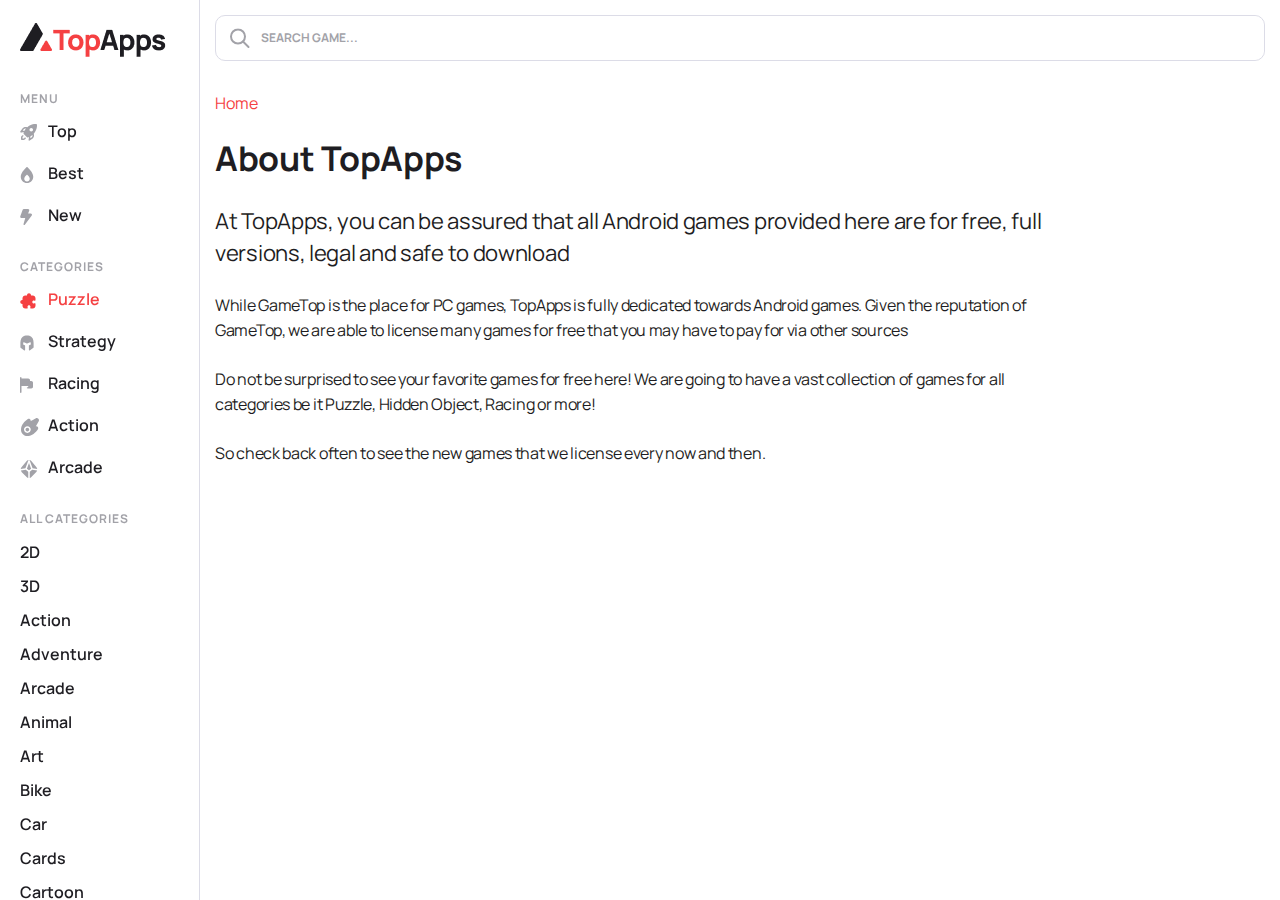
==== about.html @ 24e80e2c "added about us page" ====
<!DOCTYPE html>
<html lang="en">
<head>
    <meta charset="UTF-8">
    <meta name="viewport" content="width=device-width, initial-scale=1.0">
    <link rel="shortcut icon" href="images/fav.png" type="image/x-icon">
    <title>Category Games</title>
    
    <!-- Font Family CDN -->
    <link rel="preconnect" href="https://fonts.googleapis.com">
    <link rel="preconnect" href="https://fonts.gstatic.com" crossorigin>
    <link href="https://fonts.googleapis.com/css2?family=Manrope:wght@200..800&display=swap" rel="stylesheet">

    <!-- Bootstrap CDN CSS link -->
     <link rel="stylesheet" href="https://cdn.jsdelivr.net/npm/bootstrap@5.2.3/dist/css/bootstrap.min.css">

    <!-- Custom CSS Link -->
     <link rel="stylesheet" href="css/main.css">
</head>
<body>
    <aside class="aside">
        <div class="asid-container">
            <a class="brand" href="/"><img class="brand-img" src="images/logo.png" alt="Top Apps"></a>

            <div class="nav-content">
                <!-- Navbar Items -->
                <nav class="aside-navbar">
                    <div class="navbar-item">
                        <h6 class="nav-heading">menu</h6>
                        <ul class="main-menu--items">
                            <li class="nav-item">
                                <a href="/" class="nav-link"> 
                                    <span class="nav-link--icon">
                                        <svg width="17" height="17" viewBox="0 0 17 17" fill="none" xmlns="http://www.w3.org/2000/svg">
                                            <path d="M3.504 16H1.75C1.336 16 1 15.664 1 15.25V13.496C1 12.515 1.578 11.619 2.473 11.214C2.848 11.043 3.294 11.21 3.465 11.588C3.636 11.965 3.468 12.41 3.091 12.58C2.732 12.743 2.5 13.102 2.5 13.496V14.5H3.504C3.898 14.5 4.257 14.268 4.42 13.909C4.59 13.532 5.036 13.365 5.412 13.535C5.789 13.706 5.957 14.15 5.786 14.527C5.381 15.422 4.485 16 3.504 16Z"/>
                                            <path d="M13.775 9.71201C17.411 5.71801 17.0111 1.21501 16.9501 0.706012C16.909 0.361012 16.638 0.0900123 16.293 0.0490123C15.782 -0.0139877 11.282 -0.411988 7.28705 3.22401L6.27405 3.04301C4.73805 2.77001 3.16705 3.41301 2.26605 4.68401L0.388049 7.33601C0.197049 7.60601 0.205049 7.96801 0.407049 8.22901C0.553049 8.41701 0.773049 8.52001 1.00005 8.52001C1.09005 8.52001 1.18105 8.50401 1.26805 8.47101C1.28105 8.46601 2.33605 8.08001 3.90405 8.14201C3.73405 8.58001 3.61305 8.96701 3.52705 9.28101C3.45605 9.54101 3.52905 9.81901 3.72005 10.01L6.99205 13.282C7.13505 13.425 7.32605 13.502 7.52205 13.502C7.58805 13.502 7.65505 13.493 7.72005 13.475C8.03305 13.389 8.42005 13.268 8.85705 13.098C8.91505 14.653 8.53305 15.723 8.52905 15.734C8.41105 16.043 8.50905 16.392 8.77005 16.594C8.90505 16.698 9.06705 16.751 9.22905 16.751C9.38105 16.751 9.53305 16.705 9.66305 16.613L12.317 14.733C13.587 13.834 14.23 12.262 13.956 10.73L13.774 9.71401L13.775 9.71201ZM11.25 4.00001C12.216 4.00001 13 4.78301 13 5.75001C13 6.71701 12.216 7.50001 11.25 7.50001C10.284 7.50001 9.50005 6.71701 9.50005 5.75001C9.50005 4.78301 10.284 4.00001 11.25 4.00001ZM2.70005 6.66801L3.49105 5.55201C4.05705 4.75301 5.04205 4.34601 6.01205 4.52001L6.04605 4.52601C5.43105 5.26601 4.94005 6.00801 4.56905 6.69901C3.88105 6.63201 3.23805 6.62001 2.70105 6.66701L2.70005 6.66801ZM11.451 13.508L10.332 14.3C10.38 13.764 10.368 13.12 10.3 12.432C10.991 12.061 11.733 11.57 12.473 10.955L12.48 10.993C12.652 11.956 12.248 12.943 11.45 13.508H11.451Z"/>
                                        </svg>
                                    </span> 
                                    Top 
                                </a>
                            </li>
                            <li class="nav-item">
                                <a href="/" class="nav-link"> 
                                    <span class="nav-link--icon">
                                        <svg width="14" height="16" viewBox="0 0 14 16" fill="none" xmlns="http://www.w3.org/2000/svg">
                                            <path d="M7.49298 0.184988C7.21098 -0.0610117 6.78998 -0.0610117 6.50798 0.184988C6.27298 0.389988 0.750977 5.25199 0.750977 9.73299C0.750977 13.189 3.55498 16 7.00098 16C10.447 16 13.251 13.188 13.251 9.73299C13.25 5.25199 7.72798 0.388988 7.49298 0.184988ZM6.99998 14.5C5.47698 14.5 4.23798 13.258 4.23798 11.731C4.23798 9.90899 6.27498 8.08099 6.50798 7.87899C6.78998 7.63299 7.21098 7.63299 7.49298 7.87899C7.72498 8.08099 9.76298 9.90899 9.76298 11.731C9.76298 13.257 8.52398 14.5 7.00098 14.5H6.99998Z"/>
                                        </svg>                                            
                                    </span> 
                                    Best
                                </a>
                            </li>
                            <li class="nav-item">
                                <a href="/" class="nav-link"> 
                                    <span class="nav-link--icon">
                                        <svg width="12" height="16" viewBox="0 0 12 16" fill="none" xmlns="http://www.w3.org/2000/svg">
                                            <path d="M11.8679 5.191C11.6549 4.765 11.2259 4.5 10.7499 4.5H8.09692L9.18492 1.702C9.33392 1.317 9.28392 0.884 9.05092 0.543C8.81792 0.203 8.43192 0 8.01992 0H3.84992C3.32792 0 2.85592 0.329 2.67592 0.819L0.290921 7.32C0.150921 7.703 0.207921 8.132 0.440921 8.466C0.674921 8.8 1.05792 8.999 1.46492 8.999H5.25492L3.52792 15.043C3.42792 15.391 3.59092 15.76 3.91492 15.921C4.02192 15.974 4.13592 15.999 4.24892 15.999C4.47792 15.999 4.70292 15.893 4.84892 15.699L11.7509 6.5C12.0359 6.119 12.0809 5.618 11.8679 5.191Z"/>
                                        </svg>                                            
                                    </span> 
                                    New
                                </a>
                            </li>
                        </ul>
                    </div>
                    <div class="navbar-item">
                        <h6 class="nav-heading">categories</h6>
                        <ul class="main-menu--items">
                            <li class="nav-item">
                                <a href="/category.html" class="nav-link active"> 
                                    <span class="nav-link--icon">
                                        <svg width="16" height="16" viewBox="0 0 16 16" fill="none" xmlns="http://www.w3.org/2000/svg">
                                            <path d="M14.414 7.66498C14.647 7.78198 14.923 7.76898 15.144 7.63298C15.365 7.49598 15.5 7.25498 15.5 6.99498V5.25098C15.5 3.73398 14.267 2.50098 12.75 2.50098H10.975C10.985 2.41798 11 2.33698 11 2.25098C11 1.14798 10.103 0.250977 9 0.250977C7.897 0.250977 7 1.14798 7 2.25098C7 2.33698 7.015 2.41798 7.025 2.50098H5.25C3.733 2.50098 2.5 3.73398 2.5 5.25098V7.02598C2.417 7.01498 2.336 7.00098 2.25 7.00098C1.147 7.00098 0.25 7.89798 0.25 9.00098C0.25 10.104 1.147 11.001 2.25 11.001C2.336 11.001 2.417 10.986 2.5 10.976V12.751C2.5 14.268 3.733 15.501 5.25 15.501H6.994C7.254 15.501 7.495 15.366 7.632 15.146C7.768 14.925 7.781 14.648 7.665 14.416C7.556 14.197 7.5 13.974 7.5 13.751C7.5 12.924 8.173 12.251 9 12.251C9.827 12.251 10.5 12.924 10.5 13.751C10.5 13.972 10.444 14.196 10.334 14.417C10.218 14.649 10.231 14.925 10.368 15.146C10.505 15.367 10.746 15.501 11.006 15.501H12.75C14.267 15.501 15.5 14.268 15.5 12.751V11.007C15.5 10.747 15.365 10.506 15.144 10.369C14.923 10.232 14.646 10.219 14.414 10.337C13.387 10.852 12.25 10.052 12.25 9.00198C12.25 7.95198 13.384 7.15198 14.414 7.66698V7.66498Z"/>
                                        </svg>  
                                    </span> 
                                    Puzzle 
                                </a>
                            </li>
                            <li class="nav-item">
                                <a href="/" class="nav-link"> 
                                    <span class="nav-link--icon">
                                        <svg width="14" height="16" viewBox="0 0 14 16" fill="none" xmlns="http://www.w3.org/2000/svg">
                                            <path fill-rule="evenodd" clip-rule="evenodd" d="M0.584786 12.6456C0.457437 12.5513 0.382324 12.4023 0.382324 12.2438V9.68712C0.382324 6.77963 0.403789 3.46373 2.7594 1.75943C3.77576 1.02409 5.15986 0.495728 6.99995 0.495728C8.84003 0.495728 10.2241 1.02409 11.2405 1.75943C13.5961 3.46373 13.6176 6.77963 13.6176 9.68712V12.2438C13.6176 12.4023 13.5425 12.5513 13.4151 12.6456L9.68823 15.4052C9.35824 15.6495 8.8907 15.414 8.8907 15.0034V10.7969C8.8907 10.6116 8.99315 10.4415 9.15693 10.3549L10.5152 9.63654C10.679 9.54991 10.7814 9.37983 10.7814 9.19455V7.73196C10.7814 7.37884 10.4253 7.13699 10.0971 7.26719L7.18431 8.4226C7.06589 8.46957 6.93401 8.46957 6.81559 8.4226L3.90281 7.26719C3.57457 7.13699 3.21845 7.37884 3.21845 7.73196V9.19455C3.21845 9.37983 3.3209 9.54991 3.48468 9.63654L4.84296 10.3549C5.00674 10.4415 5.1092 10.6116 5.1092 10.7969V15.0034C5.1092 15.414 4.64165 15.6495 4.31166 15.4052L0.584786 12.6456Z"/>
                                        </svg>                                            
                                    </span> 
                                    Strategy
                                </a>
                            </li>
                            <li class="nav-item">
                                <a href="/" class="nav-link"> 
                                    <span class="nav-link--icon">
                                        <svg width="13" height="16" viewBox="0 0 13 16" fill="none" xmlns="http://www.w3.org/2000/svg">
                                            <path d="M11.25 4H10V3.25C10 2.285 9.215 1.5 8.25 1.5H1V9H8.146C8.369 9 8.48 9.27 8.323 9.427L6.65 11.1C6.952 11.346 7.331 11.5 7.75 11.5H11.25C12.215 11.5 13 10.715 13 9.75V5.75C13 4.785 12.215 4 11.25 4Z"/>
                                            <path d="M0.75 16C0.336 16 0 15.664 0 15.25V0.75C0 0.336 0.336 0 0.75 0C1.164 0 1.5 0.336 1.5 0.75V15.25C1.5 15.664 1.164 16 0.75 16Z"/>
                                        </svg>                                            
                                    </span> 
                                    Racing
                                </a>
                            </li>
                            <li class="nav-item">
                                <a href="/" class="nav-link"> 
                                    <span class="nav-link--icon">
                                        <svg width="20" height="20" viewBox="0 0 20 20" fill="none" xmlns="http://www.w3.org/2000/svg">
                                            <path d="M9.25038 12.6247C9.25038 13.6589 8.40969 14.4996 7.37551 14.4996C6.34134 14.4996 5.50065 13.6589 5.50065 12.6247C5.50065 11.5905 6.34134 10.7498 7.37551 10.7498C8.40969 10.7498 9.25038 11.5905 9.25038 12.6247ZM16.4776 8.20378C16.2511 8.56451 16.0299 8.91698 15.8252 9.24996H16.3719C17.0588 9.24996 17.6903 9.62493 18.0187 10.2279C18.348 10.8323 18.3217 11.5658 17.949 12.1447C15.8184 15.4588 11.9224 19 7.37551 19C5.67314 19 4.07275 18.337 2.86759 17.1334C1.66393 15.929 1.00098 14.3278 1.00098 12.6255C1.00098 8.07854 4.54222 4.18183 7.85623 2.05048C8.43444 1.67926 9.16938 1.65226 9.77309 1.98149C10.376 2.30996 10.751 2.94142 10.751 3.62837V4.17508C11.0832 3.97034 11.4357 3.74911 11.7972 3.52262C13.3541 2.54694 14.965 1.53827 15.9339 1.1588C16.7761 0.82807 17.697 1.02231 18.3382 1.66351C18.9794 2.30471 19.1729 3.2264 18.8429 4.06783C18.4635 5.03676 17.454 6.64615 16.4791 8.20453L16.4776 8.20378ZM10.7503 12.6247C10.7503 10.7641 9.23613 9.24996 7.37551 9.24996C5.5149 9.24996 4.00076 10.7641 4.00076 12.6247C4.00076 14.4853 5.5149 15.9995 7.37551 15.9995C9.23613 15.9995 10.7503 14.4853 10.7503 12.6247Z"/>
                                        </svg>                                            
                                    </span> 
                                    Action
                                </a>
                            </li>
                            <li class="nav-item">
                                <a href="/" class="nav-link"> 
                                    <span class="nav-link--icon">
                                        <svg width="18" height="18" viewBox="0 0 18 18" fill="none" xmlns="http://www.w3.org/2000/svg">
                                            <path d="M11.1052 8.73375L9.00525 10.3125L6.8955 8.733L9.0045 2.9445L11.1052 8.73375ZM5.445 8.3325L8.301 0.492756C8.35373 0.348344 8.44957 0.223626 8.57553 0.13549C8.7015 0.0473535 8.85151 5.74838e-05 9.00525 5.91633e-06C8.56144 -0.000876977 8.123 0.0970663 7.72175 0.286727C7.32051 0.476387 6.96653 0.753006 6.6855 1.09651L1.49325 7.281C1.08567 7.81291 0.828924 8.44481 0.75 9.11025L5.445 8.3325ZM9.711 0.494256L12.5557 8.3325L17.25 9.1095C17.1664 8.43532 16.9041 7.79574 16.4902 7.257L11.325 1.10176C11.0448 0.757509 10.6914 0.480013 10.2905 0.289436C9.88967 0.0988584 9.45137 -1.33558e-05 9.0075 5.91633e-06C9.16129 0.000323349 9.31126 0.0479103 9.4371 0.136319C9.56294 0.224727 9.65856 0.349684 9.711 0.494256ZM8.256 11.625L5.8065 9.79275L0.87825 10.6095C1.04826 11.1809 1.34924 11.7048 1.75725 12.1395L6.84825 17.1795C7.23186 17.5789 7.71945 17.863 8.256 18V11.625ZM12.1942 9.792L9.756 11.625V18C10.2859 17.8658 10.7677 17.5863 11.1472 17.193L16.275 12.1118C16.6741 11.6857 16.9678 11.1719 17.1322 10.6118L12.1942 9.792Z"/>
                                        </svg>                                            
                                    </span> 
                                    Arcade
                                </a>
                            </li>
                        </ul>
                    </div>
                    <div class="navbar-item">
                        <h6 class="nav-heading">All categories</h6>
                        <ul class="main-menu--items">
                            <li class="nav-item--allcategory">
                                <a href="/" class="nav-link"> 
                                    2D
                                </a>
                            </li>
                            <li class="nav-item--allcategory">
                                <a href="/" class="nav-link"> 
                                    3D
                                </a>
                            </li>
                            <li class="nav-item--allcategory">
                                <a href="/" class="nav-link"> 
                                    Action
                                </a>
                            </li>
                            <li class="nav-item--allcategory">
                                <a href="/" class="nav-link"> 
                                    Adventure
                                </a>
                            </li>
                            <li class="nav-item--allcategory">
                                <a href="/" class="nav-link"> 
                                    Arcade
                                </a>
                            </li>
                            <li class="nav-item--allcategory">
                                <a href="/" class="nav-link"> 
                                    Animal
                                </a>
                            </li>
                            <li class="nav-item--allcategory">
                                <a href="/" class="nav-link"> 
                                    Art
                                </a>
                            </li>
                            <li class="nav-item--allcategory">
                                <a href="/" class="nav-link"> 
                                    Bike
                                </a>
                            </li>
                            <li class="nav-item--allcategory">
                                <a href="/" class="nav-link"> 
                                    Car
                                </a>
                            </li>
                            <li class="nav-item--allcategory">
                                <a href="/" class="nav-link"> 
                                    Cards
                                </a>
                            </li>
                            <li class="nav-item--allcategory">
                                <a href="/" class="nav-link"> 
                                    Cartoon
                                </a>
                            </li>
                        </ul>
                    </div>
                </nav>
                <!-- Navbar Footer -->
                <nav class="aside-navbar--footer">
                    <ul class="nav-footer--items">
                        <li class="nav-footer--item"><a class="nav-footer--link" href="/about.html">About</a></li>
                        <li class="nav-footer--item"><a class="nav-footer--link" href="/">Contact</a></li>
                        <li class="nav-footer--item"><a class="nav-footer--link" href="/">Privacy Policy</a></li>
                        <li class="nav-footer--item"><a class="nav-footer--link" href="/">Terms and Conditions</a></li>
                    </ul>
                </nav>
            </div>
        </div>
    </aside>

    <main class="main">
        <div class="top-search pt-4 pb-5">
            <div class="container-fluid px-4">
                <form class="search-form" action="#">
                    <input id="search-game" class="custom-searchfield form-control" type="search" placeholder=" Search game...">
                    <button type="submit" class="search-icon btn">
                        <svg width="20" height="20" viewBox="0 0 20 20" fill="none" xmlns="http://www.w3.org/2000/svg">
                            <path d="M18.5 18.75L13 13.25" stroke="#A2A2A8" stroke-width="2" stroke-miterlimit="10" stroke-linecap="round" stroke-linejoin="round"/>
                            <path d="M8 15.25C11.866 15.25 15 12.116 15 8.25C15 4.38401 11.866 1.25 8 1.25C4.13401 1.25 1 4.38401 1 8.25C1 12.116 4.13401 15.25 8 15.25Z" stroke="#A2A2A8" stroke-width="2" stroke-miterlimit="10" stroke-linecap="round" stroke-linejoin="round"/>
                        </svg>  
                    </button>
                </form>
            </div>
        </div>
        <section class="about-top--section">
            <div class="container-fluid px-4">
               <nav>
                    <ul class="navigate-list">
                        <li><a class="navigate-link" href="/">Home</a></li>
                    </ul>
               </nav>

               <div class="about-us">
                    <h1 class="about-heading">About TopApps</h1>
                    <p class="about-subheading">At TopApps, you can be assured that all Android games provided here are for free, full versions, legal and safe to download</p>
                    <p class="aboutus-des">While GameTop is the place for PC games, TopApps is fully dedicated towards Android games. Given the reputation of GameTop, we are able to license many games for free that you may have to pay for via other sources</p>
                    <p class="aboutus-des">Do not be surprised to see your favorite games for free here! We are going to have a vast collection of games for all categories be it Puzzle, Hidden Object, Racing or more!</p>
                    <p class="aboutus-des">So check back often to see the new games that we license every now and then.</p>
               </div>
            </div>
        </section>
    </main>
     <!-- Bootstrap CDN JS link -->
      <script src="https://cdn.jsdelivr.net/npm/bootstrap@5.2.3/dist/js/bootstrap.bundle.min.js"></script>
</body>
</html>
---- css/main.css ----
:root {
    --white-color: #ffffff;
    --primary-color: #F54042;
    --hover-color: #B81517;
    --dark-color: #1E1D22;
    --divider-color: #DCDCE7;
    --caption-color: #A2A2A8;
    --gray-color: #706F75;
    --textfield-bg: #F0F0F0;
    --hover-bg: #E8E8E8;
    --disable-color: #DADADD;
}

*,
::before,
::after {
    margin: 0;
    padding: 0;
    box-sizing: border-box;
}

h1,
h2,
h3,
h4,
h5,
h6,
p {
    margin: 0;
}

html {
    font-size: 62.5%;
    scroll-behavior: smooth;
    overflow-x: hidden;
}

.primary-heading {
    font-size: 2.4rem;
    font-weight: 800;
    text-transform: capitalize;
    letter-spacing: -1px;
}

/* ================= ======================= */
body {
    font-family: "Manrope", serif;
    font-size: 1.6rem;
    font-weight: 400;
    line-height: 1.5;
    color: var(--dark-color);
}

/* Aside Navbar */
.aside {
    background-color: var(--white-color);
    position: fixed;
    width: 20rem;
    height: 100%;
    top: 0;
    left: 0;
    z-index: 99;
    border-right: 1px solid var(--divider-color);
}

.asid-container {
    padding: 20px 0px 20px 20px;
}

.brand {
    display: inline-block;
    max-width: 14.7rem;
    text-decoration: none;
    line-height: 0;
}

.brand-img {
    width: 100%;
    height: auto;
}

.nav-content {
    display: flex;
    flex-direction: column;
    justify-content: space-between;
    row-gap: 10.3rem;
    height: calc(100vh - 6.8rem);
    overflow-x: auto;
    margin-block-start: 3rem;
    padding-block-end: 3rem;
}

.nav-content::-webkit-scrollbar {
    width: 0rem;
    transition: all .3s linear;
}

.nav-content::-webkit-scrollbar-track {
    box-shadow: inset 0 0 6px rgba(0, 0, 0, 0.2);
    border-radius: 5px;
}

.nav-content::-webkit-scrollbar-thumb {
    background-color: var(--primary-color);
    border-radius: 5px;
}

.nav-content:hover::-webkit-scrollbar {
    width: .5rem;
}

.nav-heading {
    font-size: 1.2rem;
    text-transform: uppercase;
    font-weight: 700;
    color: var(--caption-color);
    line-height: 22px;
    letter-spacing: 0.1rem;
    margin-block-end: 1rem;
}

.main-menu--items {
    list-style-type: none;
    padding: 0;
    margin: 0;
}

.navbar-item:not(:last-child) {
    margin-block-end: 3rem;
}

.nav-item:not(:last-child) {
    margin-block-end: 2rem;
}

.nav-item--allcategory:not(:last-child) {
    margin-block-end: 1rem;
}

.nav-link {
    text-decoration: none;
    display: flex;
    align-items: center;
    gap: 1rem;
    font-size: 1.6rem;
    font-weight: 600;
    line-height: 22px;
    color: var(--dark-color);
    transition: color .3s linear;
}

.nav-item--allcategory .nav-link {
    line-height: 24px;
}

.nav-link--icon {
    flex: none;
    display: inline-block;
    width: 1.8rem;
    height: 1.8rem;
    line-height: 18px;
}

.nav-link--icon svg {
    fill: var(--caption-color);
    transition: fill .3s linear;
}

.nav-link.active,
.nav-link.active .nav-link--icon svg,
.nav-link:hover,
.nav-link:hover .nav-link--icon svg {
    color: var(--primary-color);
    fill: var(--primary-color);
}

.nav-footer--items {
    list-style-type: none;
    padding: 0;
    margin: 0;
}

.nav-footer--item:not(:last-child) {
    margin-block-end: 1.6rem;
}

.nav-footer--link {
    display: inline-block;
    text-decoration: none;
    font-size: 1.5rem;
    font-weight: 600;
    color: var(--dark-color);
    line-height: 24px;
    transition: color .3s linear;
}

.nav-footer--link:hover {
    color: var(--primary-color);
}

/* =============== Main =============== */
.main {
    max-width: calc(100% - 200px);
    min-height: 100vh;
    margin-inline-start: auto;
}

.search-form {
    position: relative;
    border: 1px solid var(--divider-color);
    border-radius: 1rem;
    overflow: hidden;
}

.custom-searchfield {
    font-size: 1.2rem;
    font-weight: 700;
    padding: 1.3rem;
    border: none;
    margin-inline-start: 3rem;
    width: calc(100% - 3rem);
    margin-inline-start: auto;
    border-radius: 1rem;
}

.custom-searchfield:active,
.custom-searchfield:focus {
    outline: none;
    box-shadow: none;
    border: none;
}

.search-icon {
    position: absolute;
    top: 50%;
    left: .5rem;
    transform: translateY(-50%);
    z-index: 1;
}

.custom-searchfield::placeholder {
    color: var(--caption-color);
    text-transform: uppercase;
}

.game-cards {
    display: grid;
    grid-template-columns: repeat(5, 1fr);
    gap: 1.5rem;
}

.game-card {
    display: inline-block;
    text-decoration: none;
}

.card-img {
    width: 100%;
    height: auto;
    object-fit: cover;
    object-position: center;
    border-radius: 2rem;
}

.card-body {
    display: flex;
    justify-content: space-between;
    align-items: flex-start;
    gap: 1rem;
    margin-block-start: 1rem;
    padding-inline: 1rem;
}

.game-name {
    font-size: 1.6rem;
    font-weight: 600;
    color: var(--dark-color);
    line-height: 22px;
    flex-shrink: 1;
    max-width: 18.6rem;
}

.game-reviews {
    display: flex;
    align-items: center;
    gap: .5rem;
}

.review-rate {
    font-size: 1.6rem;
    font-weight: 600;
    line-height: 22px;
    color: var(--dark-color);
}

/* ================= Game Page CSS ========== */
.navigate-list {
    display: flex;
    gap: .5rem;
    list-style-type: none;
    padding: 0;
    margin: 0 0 2rem 0;
}

.navigate-link {
    text-decoration: none;
    font-size: 1.6rem;
    font-weight: 400;
    color: var(--primary-color);
    transition: color .3s linear;
}

.navigate-link:hover {
    color: var(--hover-color);
}

.forwoard-icon {
    font-size: 1.6rem;
    font-weight: 400;
    color: var(--dark-color);
}

.game-details--container {
    max-width: 1300px;
    display: grid;
    grid-template-columns: 250px minmax(0, 1fr);
    align-items: flex-start;
    gap: 1.6rem;
    margin-block-end: 2rem;
}

.game-details {
    display: grid;
    grid-template-columns: 1fr .6fr;
    gap: 1.6rem;
}

.game-details--items {
    display: grid;
    grid-template-columns: repeat(3, 1fr);
    gap: 4rem;
}

.game-details--heading {
    font-size: 34px;
    font-weight: 700;
    line-height: 46px;
    margin-block-end: 1rem;
}

.review-staritems {
    list-style-type: none;
    display: flex;
    align-items: center;
    justify-content: center;
    padding: 0;
    margin: 0;
    gap: .5rem;
}

.game-details--item {
    text-align: center;
}

.game-details--des {
    max-width: 60rem;
    font-size: 1.6rem;
    line-height: 23px;

}

.game-details--imgbox img {
    width: 100%;
    height: auto;
}

.game-download--button {
    max-width: 24rem;
    margin-top: 2rem;
}

.primary-btn {
    font-size: 1.5rem;
    color: var(--white-color);
    width: 100%;
    text-align: center;
    background-color: var(--primary-color);
    padding: 1.2rem 2rem;
    border-radius: .8rem;
    transition: all .3s linear;
}

.primary-btn:hover,
.primary-btn:focus,
.primary-btn:active {
    background-color: var(--hover-color);
    color: var(--white-color);
}

.game-details--screen {
    display: grid;
    grid-template-columns: repeat(6, 1fr);
    gap: 1.6rem;
    margin-block-end: 3rem;
}

.game-screen--img {
    width: 100%;
    height: auto;
    border-radius: 10px;
}

.small-heading {
    font-size: 1.2rem;
    font-weight: 700;
    line-height: 22px;
    letter-spacing: .5px;
    text-transform: uppercase;
    color: var(--caption-color);
}

.game-description--list li {
    list-style: inside;
    font-size: 1.6rem;
    line-height: 25px;
    letter-spacing: -.3px;
}

.game-details--plicydes {
    max-width: 77.3rem;
    font-size: 1.6rem;
    line-height: 25px;
    letter-spacing: -.3px;
}

.game-details--plicydes a {
    color: var(--dark-color);
}

.game-details--catelists {
    padding: 0;
    margin: 0;
    list-style-type: none;
    display: flex;
    align-items: center;
    gap: 1rem;
}

.game-details--catelists li {
    border: 1px solid rgba(255, 181, 37, 0.502);
    background-color: rgba(255, 181, 37, 0.051);
    padding: .8rem 1.6rem;
    color: #565656;
    border-radius: 1rem;
    font-size: 1.5rem;
    font-weight: 600;
}


.game-reviews--section {
    padding-block-end: 10rem;
}

.game-reviews--stars {
    list-style-type: none;
    margin: 0;
    padding: 0;
    display: flex;
    align-items: center;
    gap: .5rem;
    margin-block-end: 1.6rem;
}

.game-reviews--stars li {
    cursor: pointer;
}

.reviews-form {
    max-width: 76.7rem;
    margin-block-end: 1.6rem;
}

.custom-input,
.custom-textarea,
.reviews-btn {
    font-family: inherit;
    padding: 1.6rem;
    border-radius: 1rem;
}

.custom-input,
.custom-textarea {
    background-color: var(--textfield-bg);
    font-size: 1.4rem;
    font-weight: 500;
    color: var(--dark-color);
    line-height: 20px;
}

.custom-textarea {
    height: 14.3rem;
    resize: none;
    margin-block-end: 1.6rem;
}

.custom-input--group {
    max-width: 53.8rem;
    display: flex;
    align-items: center;
    gap: 1.6rem;
}

.custom-input::placeholder,
.custom-textarea::placeholder {
    color: var(--gray-color);
}

.reviews-btn {
    flex: none;
    font-size: 1.5rem;
    font-weight: 600;
    line-height: 21px;
    background-color: rgba(245, 64, 66, 0.102);
    border: 1px solid var(--primary-color);
    width: 20rem;
    padding: 1.3rem 1rem;
    color: var(--primary-color);
    transition: all .3s linear;
    text-align: center;
}

.reviews-btn:hover,
.reviews-btn:active,
.reviews-btn:focus {
    background-color: var(--primary-color);
    color: var(--white-color);
}

.customer-reviews--items {
    max-width: 76.7rem;
}

.customer-reviews--item {
    margin-block-end: 3.2rem;
}

.reviews-customer--name {
    font-size: 1.4rem;
    font-weight: 500;
    color: var(--gray-color);
    line-height: 19px;
    text-transform: capitalize;
    margin-block-end: .8rem;
}

.reviews-customer--star {
    list-style-type: none;
    display: flex;
    align-items: center;
    gap: .5rem;
    padding: 0;
    margin: 0;
    margin-block-end: .8rem;
}

.reviews-customer--text {
    font-size: 1.6rem;
    font-weight: 600;
    line-height: 22px;
}


/* ================= About Us ============== */
.about-heading {
    font-size: 3.4rem;
    font-weight: 700;
    letter-spacing: -.3px;
    line-height: 46px;
    text-transform: capitalize;
    color: var(--dark-color);
    margin-bottom: 2.4rem;
}

.about-subheading {
    max-width: 83.2rem;
    font-size: 2.2rem;
    line-height: 32px;
    font-weight: 400;
    color: var(--dark-color);
    letter-spacing: -.3px;
    margin-bottom: 2.4rem;
}

.aboutus-des {
    max-width: 83.2rem;
    font-size: 1.6rem;
    line-height: 25px;
    color: var(--dark-color);
    letter-spacing: -.3px;
    margin-bottom: 2.4rem;
}

/* ================= Footer ================= */
.footer {
    max-width: calc(100% - 200px);
    margin-inline-start: auto;
    padding-block-end: 2rem;
}

.footer-topitems {
    list-style-type: none;
    padding: 0;
    margin: 0 0 2rem 0;
}

.footer-listtext,
.copyright-text {
    font-size: 1.5rem;
    font-weight: 400;
    line-height: 26px;
    color: var(--dark-color);
}

.footer-link {
    color: var(--primary-color);
    text-decoration: none;
    transition: color .3s linear;
}

.footer-link:hover {
    color: var(--hover-color);
}
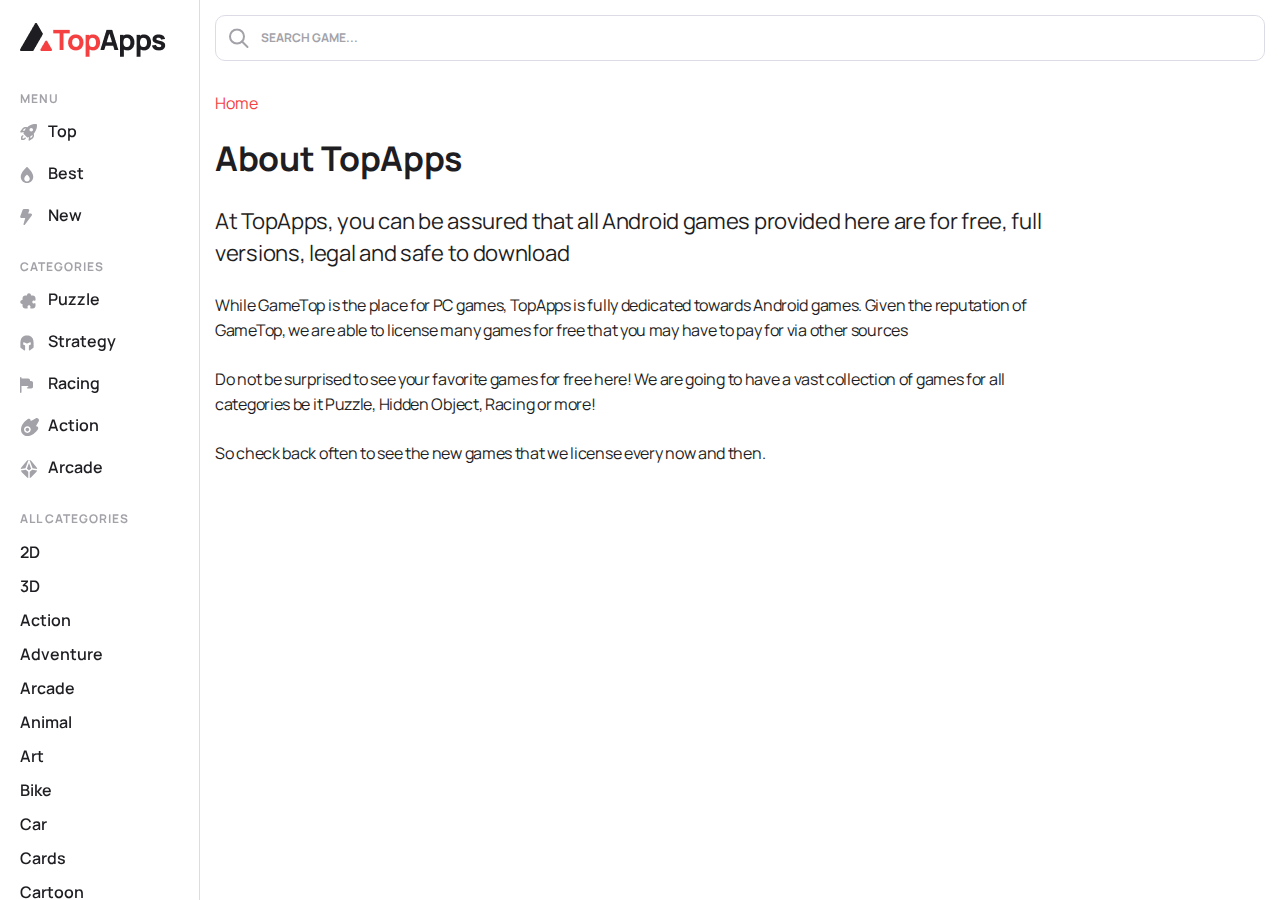
==== commit 6e23812c: "added responsive" ====
--- a/about.html
+++ b/about.html
@@ -4,7 +4,7 @@
     <meta charset="UTF-8">
     <meta name="viewport" content="width=device-width, initial-scale=1.0">
     <link rel="shortcut icon" href="images/fav.png" type="image/x-icon">
-    <title>Category Games</title>
+    <title>About Us</title>
     
     <!-- Font Family CDN -->
     <link rel="preconnect" href="https://fonts.googleapis.com">
@@ -65,7 +65,7 @@
                         <h6 class="nav-heading">categories</h6>
                         <ul class="main-menu--items">
                             <li class="nav-item">
-                                <a href="/category.html" class="nav-link active"> 
+                                <a href="/category.html" class="nav-link"> 
                                     <span class="nav-link--icon">
                                         <svg width="16" height="16" viewBox="0 0 16 16" fill="none" xmlns="http://www.w3.org/2000/svg">
                                             <path d="M14.414 7.66498C14.647 7.78198 14.923 7.76898 15.144 7.63298C15.365 7.49598 15.5 7.25498 15.5 6.99498V5.25098C15.5 3.73398 14.267 2.50098 12.75 2.50098H10.975C10.985 2.41798 11 2.33698 11 2.25098C11 1.14798 10.103 0.250977 9 0.250977C7.897 0.250977 7 1.14798 7 2.25098C7 2.33698 7.015 2.41798 7.025 2.50098H5.25C3.733 2.50098 2.5 3.73398 2.5 5.25098V7.02598C2.417 7.01498 2.336 7.00098 2.25 7.00098C1.147 7.00098 0.25 7.89798 0.25 9.00098C0.25 10.104 1.147 11.001 2.25 11.001C2.336 11.001 2.417 10.986 2.5 10.976V12.751C2.5 14.268 3.733 15.501 5.25 15.501H6.994C7.254 15.501 7.495 15.366 7.632 15.146C7.768 14.925 7.781 14.648 7.665 14.416C7.556 14.197 7.5 13.974 7.5 13.751C7.5 12.924 8.173 12.251 9 12.251C9.827 12.251 10.5 12.924 10.5 13.751C10.5 13.972 10.444 14.196 10.334 14.417C10.218 14.649 10.231 14.925 10.368 15.146C10.505 15.367 10.746 15.501 11.006 15.501H12.75C14.267 15.501 15.5 14.268 15.5 12.751V11.007C15.5 10.747 15.365 10.506 15.144 10.369C14.923 10.232 14.646 10.219 14.414 10.337C13.387 10.852 12.25 10.052 12.25 9.00198C12.25 7.95198 13.384 7.15198 14.414 7.66698V7.66498Z"/>
@@ -181,8 +181,8 @@
                 <!-- Navbar Footer -->
                 <nav class="aside-navbar--footer">
                     <ul class="nav-footer--items">
-                        <li class="nav-footer--item"><a class="nav-footer--link" href="/about.html">About</a></li>
-                        <li class="nav-footer--item"><a class="nav-footer--link" href="/">Contact</a></li>
+                        <li class="nav-footer--item"><a class="nav-footer--link active" href="/about.html">About</a></li>
+                        <li class="nav-footer--item"><a class="nav-footer--link" href="/contact.html">Contact</a></li>
                         <li class="nav-footer--item"><a class="nav-footer--link" href="/">Privacy Policy</a></li>
                         <li class="nav-footer--item"><a class="nav-footer--link" href="/">Terms and Conditions</a></li>
                     </ul>
@@ -198,8 +198,8 @@
                     <input id="search-game" class="custom-searchfield form-control" type="search" placeholder=" Search game...">
                     <button type="submit" class="search-icon btn">
                         <svg width="20" height="20" viewBox="0 0 20 20" fill="none" xmlns="http://www.w3.org/2000/svg">
-                            <path d="M18.5 18.75L13 13.25" stroke="#A2A2A8" stroke-width="2" stroke-miterlimit="10" stroke-linecap="round" stroke-linejoin="round"/>
-                            <path d="M8 15.25C11.866 15.25 15 12.116 15 8.25C15 4.38401 11.866 1.25 8 1.25C4.13401 1.25 1 4.38401 1 8.25C1 12.116 4.13401 15.25 8 15.25Z" stroke="#A2A2A8" stroke-width="2" stroke-miterlimit="10" stroke-linecap="round" stroke-linejoin="round"/>
+                            <path d="M18.5 18.75L13 13.25" stroke-width="2" stroke-miterlimit="10" stroke-linecap="round" stroke-linejoin="round"/>
+                            <path d="M8 15.25C11.866 15.25 15 12.116 15 8.25C15 4.38401 11.866 1.25 8 1.25C4.13401 1.25 1 4.38401 1 8.25C1 12.116 4.13401 15.25 8 15.25Z" stroke-width="2" stroke-miterlimit="10" stroke-linecap="round" stroke-linejoin="round"/>
                         </svg>  
                     </button>
                 </form>
@@ -214,7 +214,7 @@
                </nav>
 
                <div class="about-us">
-                    <h1 class="about-heading">About TopApps</h1>
+                    <h1 class="tertiary-heading">About TopApps</h1>
                     <p class="about-subheading">At TopApps, you can be assured that all Android games provided here are for free, full versions, legal and safe to download</p>
                     <p class="aboutus-des">While GameTop is the place for PC games, TopApps is fully dedicated towards Android games. Given the reputation of GameTop, we are able to license many games for free that you may have to pay for via other sources</p>
                     <p class="aboutus-des">Do not be surprised to see your favorite games for free here! We are going to have a vast collection of games for all categories be it Puzzle, Hidden Object, Racing or more!</p>
@@ -224,6 +224,6 @@
         </section>
     </main>
      <!-- Bootstrap CDN JS link -->
-      <script src="https://cdn.jsdelivr.net/npm/bootstrap@5.2.3/dist/js/bootstrap.bundle.min.js"></script>
+    <script src="https://cdn.jsdelivr.net/npm/bootstrap@5.2.3/dist/js/bootstrap.bundle.min.js"></script>
 </body>
 </html>--- a/css/main.css
+++ b/css/main.css
@@ -64,7 +64,7 @@
 }
 
 .asid-container {
-    padding: 20px 0px 20px 20px;
+    padding: 2rem 0px 2rem 2rem;
 }
 
 .brand {
@@ -194,6 +194,7 @@
     transition: color .3s linear;
 }
 
+.nav-footer--link.active,
 .nav-footer--link:hover {
     color: var(--primary-color);
 }
@@ -236,11 +237,45 @@
     left: .5rem;
     transform: translateY(-50%);
     z-index: 1;
+    border: none;
+}
+
+.search-icon:active,
+.search-icon:focus {
+    outline: 0;
+    box-shadow: none;
+    border: none;
 }
 
 .custom-searchfield::placeholder {
     color: var(--caption-color);
     text-transform: uppercase;
+}
+
+.search-icon svg {
+    stroke: var(--caption-color);
+    transition: all .3s linear;
+}
+
+.search-icon:hover svg {
+    stroke: var(--gray-color);
+}
+
+
+.home-game--cate {
+    display: grid;
+    grid-template-columns: repeat(3, 1fr);
+    gap: 1.2rem;
+}
+
+.game-cate--item {
+    border-radius: 2rem;
+    overflow: hidden;
+}
+
+.game-cate--img {
+    width: 100%;
+    height: auto;
 }
 
 .game-cards {
@@ -484,7 +519,7 @@
 .custom-textarea,
 .reviews-btn {
     font-family: inherit;
-    padding: 1.6rem;
+    padding: 1.2rem;
     border-radius: 1rem;
 }
 
@@ -495,6 +530,7 @@
     font-weight: 500;
     color: var(--dark-color);
     line-height: 20px;
+    transition: all .3s linear;
 }
 
 .custom-textarea {
@@ -515,11 +551,26 @@
     color: var(--gray-color);
 }
 
+.custom-input:hover,
+.custom-textarea:hover {
+    background-color: var(--hover-bg);
+}
+
+.custom-input:active,
+.custom-input:focus,
+.custom-textarea:active,
+.custom-textarea:focus {
+    outline: 0;
+    box-shadow: none;
+    background-color: var(--textfield-bg);
+    border: 1px solid var(--gray-color);
+}
+
 .reviews-btn {
     flex: none;
     font-size: 1.5rem;
     font-weight: 600;
-    line-height: 21px;
+    line-height: 18px;
     background-color: rgba(245, 64, 66, 0.102);
     border: 1px solid var(--primary-color);
     width: 20rem;
@@ -571,7 +622,7 @@
 
 
 /* ================= About Us ============== */
-.about-heading {
+.tertiary-heading {
     font-size: 3.4rem;
     font-weight: 700;
     letter-spacing: -.3px;
@@ -591,7 +642,8 @@
     margin-bottom: 2.4rem;
 }
 
-.aboutus-des {
+.aboutus-des,
+.contactus-des {
     max-width: 83.2rem;
     font-size: 1.6rem;
     line-height: 25px;
@@ -600,7 +652,310 @@
     margin-bottom: 2.4rem;
 }
 
-/* ================= Footer ================= */
+/* ================= Contact Us ================ */
+
+.contact-address--heading {
+    margin-block-end: 2rem;
+}
+
+
+.contact-address--items {
+    list-style: none;
+    margin: 0;
+    padding: 0;
+}
+
+.contact-address--items li {
+    font-size: 1.6rem;
+    font-weight: 400;
+    line-height: 25px;
+    letter-spacing: -.3px;
+}
+
+.contactus-form {
+    max-width: 54rem;
+}
+
+.contact-form--groups {
+    margin-block-end: 2.4rem;
+}
+
+.radio-button--group {
+    display: grid;
+    grid-template-columns: repeat(2, 1fr);
+    gap: 1rem;
+}
+
+.contact-field--label {
+    font-family: inherit;
+    font-size: 1.4rem;
+    font-weight: 500;
+    line-height: 18px;
+    display: inline-block;
+    margin-block-end: 1rem;
+    color: var(--dark-color);
+}
+
+.radio-item {
+    display: flex;
+    align-items: center;
+    gap: .5rem;
+}
+
+.radio-label {
+    font-family: inherit;
+    font-size: 1.3rem;
+    font-weight: 500;
+    line-height: 18px;
+    color: var(--dark-color);
+    cursor: pointer;
+    transition: color .3s linear;
+}
+
+.contactus-radio--btn {
+    position: relative;
+    appearance: none;
+    width: 1.6rem;
+    height: 1.6rem;
+    border: 1px solid var(--gray-color);
+    border-radius: 100%;
+    transition: all .3s linear;
+    cursor: pointer;
+}
+
+.contactus-radio--btn:checked {
+    border: 1px solid var(--primary-color);
+}
+
+.radio-item:hover .contactus-radio--btn {
+    border: 1px solid var(--primary-color);
+}
+
+.radio-item:hover .radio-label {
+    color: var(--primary-color);
+}
+
+.contactus-radio--btn::before {
+    content: "";
+    position: absolute;
+    width: 1rem;
+    height: 1rem;
+    background-color: var(--primary-color);
+    top: 50%;
+    left: 50%;
+    transform: translate(-50%, -50%);
+    border-radius: 100%;
+    opacity: 0;
+    visibility: hidden;
+    transition: all .3s linear;
+}
+
+.contactus-radio--btn:checked::before {
+    opacity: 1;
+    visibility: visible;
+}
+
+.contact-input--field,
+.contact-textarea--field {
+    font-family: inherit;
+    font-size: 1.4rem;
+    font-weight: 500;
+    line-height: 20px;
+    padding: 1.2rem;
+    border-radius: 1rem;
+    transition: all .3s linear;
+}
+
+.contact-textarea--field {
+    resize: none;
+    height: 12rem;
+}
+
+
+.form-select {
+    background-image: url(../images/downarrow.svg) !important;
+    background-repeat: no-repeat !important;
+    background-size: 12px !important;
+}
+
+.contact-input--field:hover,
+.contact-textarea--field:hover {
+    background-color: var(--hover-bg);
+}
+
+.contact-textarea--field:focus,
+.contact-textarea--field:active,
+.contact-input--field:focus,
+.contact-input--field:active {
+    background-color: var(--textfield-bg);
+    border: 1px solid var(--gray-color);
+    box-shadow: none;
+    outline: 0;
+}
+
+.contactus-button {
+    max-width: 24rem;
+}
+
+/* ================ Online Game Page =============== */
+.online-game--section {
+    padding-block-end: 2rem;
+}
+
+.container-onlineplay {
+    max-width: 100rem;
+    margin-inline: auto;
+    min-height: 58.2rem;
+    background-color: #D9D9D9;
+    border-radius: 1rem;
+}
+
+.onlineplay-items {
+    display: flex;
+    flex-direction: column;
+    align-items: center;
+    justify-content: center;
+    gap: 2.5rem;
+    min-height: 58.2rem;
+}
+
+.onlineplay-img {
+    max-width: 20.3rem;
+    height: auto;
+}
+
+.onlineplay-heading {
+    font-size: 2.4rem;
+    font-weight: 800;
+    letter-spacing: -.1px;
+}
+
+.play-now--btn {
+    max-width: 24rem;
+}
+
+.online-gamedes--heading {
+    margin-block-end: 2.4rem;
+}
+
+.online-game--desitems {
+    max-width: 125rem;
+}
+
+.online-game--des,
+.online-play--des,
+.merges-results--heading {
+    font-size: 1.4rem;
+    font-weight: 600;
+    line-height: 24px;
+    color: #000;
+}
+
+.online-game--des {
+    margin-block-end: 3rem;
+}
+
+.online-play--heading,
+.online-gamefaq--heading {
+    font-size: 1.6rem;
+    font-weight: 800;
+    line-height: 24px;
+    color: #000;
+    margin-block-end: 2.4rem;
+}
+
+.online-play--des,
+.merges-results--heading {
+    margin-block-end: 2.4rem;
+}
+
+.merges-results--list,
+.game-release--date,
+.game-update {
+    margin-block-end: 3rem;
+}
+
+.merges-results--list li {
+    font-size: 1.4rem;
+    font-weight: 600;
+    line-height: 24px;
+    color: #000;
+}
+
+.release-date--heading,
+.game-update--heading {
+    font-size: 1.6rem;
+    font-weight: 800;
+    line-height: 24px;
+    color: #000;
+    margin-block-end: 1rem;
+}
+
+.faq-item {
+    margin-block-end: 2.4rem;
+}
+
+.faq-ask,
+.faq-ans {
+    font-size: 1.4rem;
+    line-height: 24px;
+    color: #000;
+    margin-block-end: .5rem;
+}
+
+.faq-ask {
+    font-weight: 800;
+}
+
+.faq-ans {
+    font-weight: 600;
+}
+
+.play-video--heading {
+    font-size: 1.6rem;
+    font-weight: 800;
+    color: #000;
+    line-height: 24px;
+    margin-block-end: 1rem;
+}
+
+.game-video {
+    max-width: 57rem;
+    height: auto;
+    border: none;
+}
+
+.online-game--sortitems {
+    list-style-type: none;
+    padding: 0;
+    margin: 0;
+}
+
+.online-game--sortitems li {
+    display: flex;
+    align-items: center;
+    gap: 1.5rem;
+    margin-block-end: .8rem;
+}
+
+.sortitem-label {
+    display: inline-block;
+    width: 9.5rem;
+    font-size: 1.2rem;
+    font-weight: 700;
+    line-height: 22px;
+    color: var(--caption-color);
+    letter-spacing: .3px;
+}
+
+.sortitem-des {
+    font-size: 14px;
+    font-weight: 600;
+    line-height: 24px;
+    color: #000;
+}
+
+/* ================= Footer ==================== */
 .footer {
     max-width: calc(100% - 200px);
     margin-inline-start: auto;
@@ -629,4 +984,87 @@
 
 .footer-link:hover {
     color: var(--hover-color);
+}
+
+
+/* ====================================
+Responsive 
+======================================= */
+
+@media only screen and (max-width: 1300px) {
+    .game-cards {
+        grid-template-columns: repeat(3, 1fr);
+    }
+}
+
+@media only screen and (max-width: 996px) {
+    .game-cards {
+        grid-template-columns: repeat(2, 1fr);
+    }
+}
+
+@media only screen and (max-width: 768px) {
+
+    .aside {
+        position: relative;
+        width: 100%;
+        height: auto;
+    }
+
+    .asid-container {
+        display: flex;
+        justify-content: space-between;
+        align-items: center;
+        padding: 2.1rem 3rem;
+    }
+
+    .nav-content {
+        position: fixed;
+        width: 100%;
+        left: 0;
+        top: 80px;
+        margin-block-start: 0rem;
+        background-color: var(--white-color);
+        z-index: 9999;
+        padding: 2rem;
+    }
+
+    .nav-heading {
+        font-size: 1.6rem;
+        margin-block-end: 2rem;
+    }
+
+    .nav-item:not(:last-child) {
+        margin-block-end: 3rem;
+    }
+
+    .nav-link {
+        gap: 1.5rem;
+        font-size: 2rem;
+    }
+
+    .nav-item--allcategory:not(:last-child) {
+        margin-block-end: 3rem;
+    }
+
+    .nav-footer--link {
+        font-size: 2rem;
+    }
+
+    .nav-footer--item:not(:last-child) {
+        margin-block-end: 2rem;
+    }
+
+    .main {
+        max-width: 100%;
+    }
+
+
+    /* .home-game--cate {
+        grid-template-columns: repeat(2, 1fr);
+    } */
+
+    .footer {
+        max-width: 100%;
+    }
 }